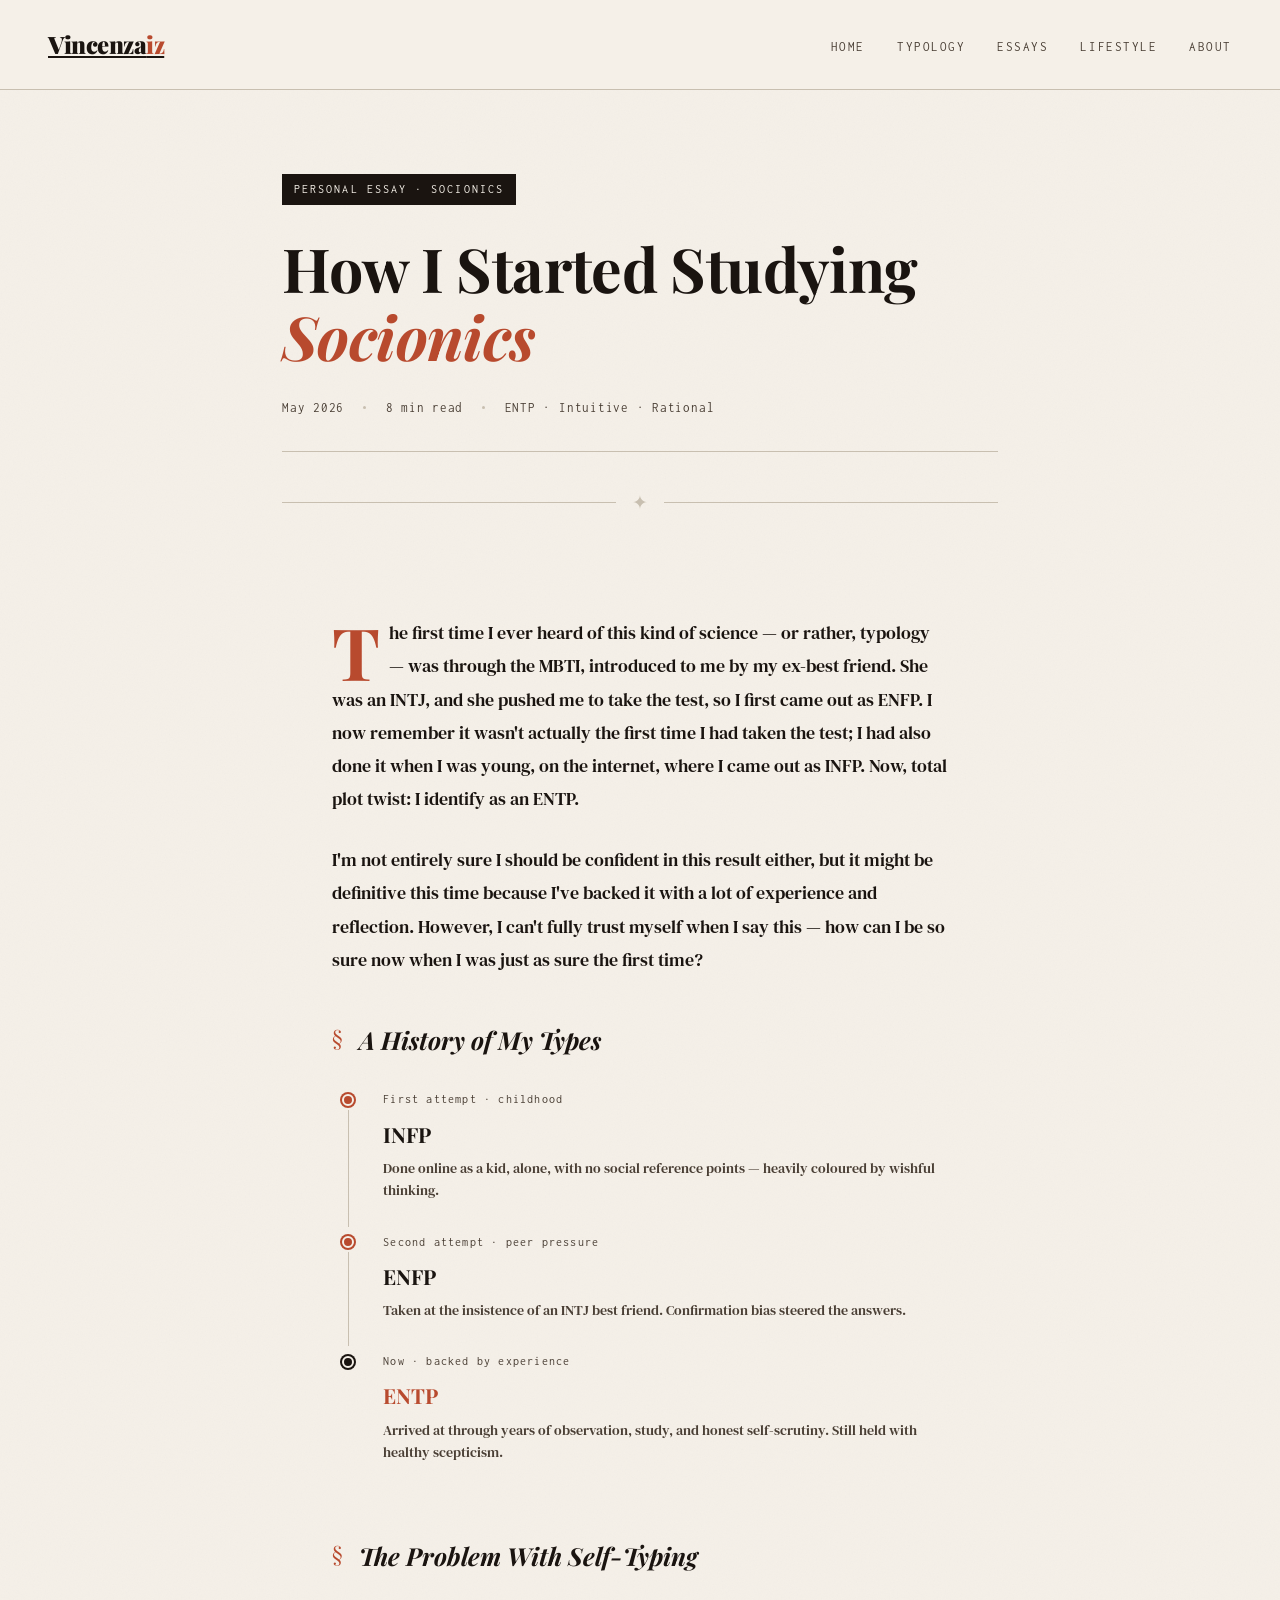
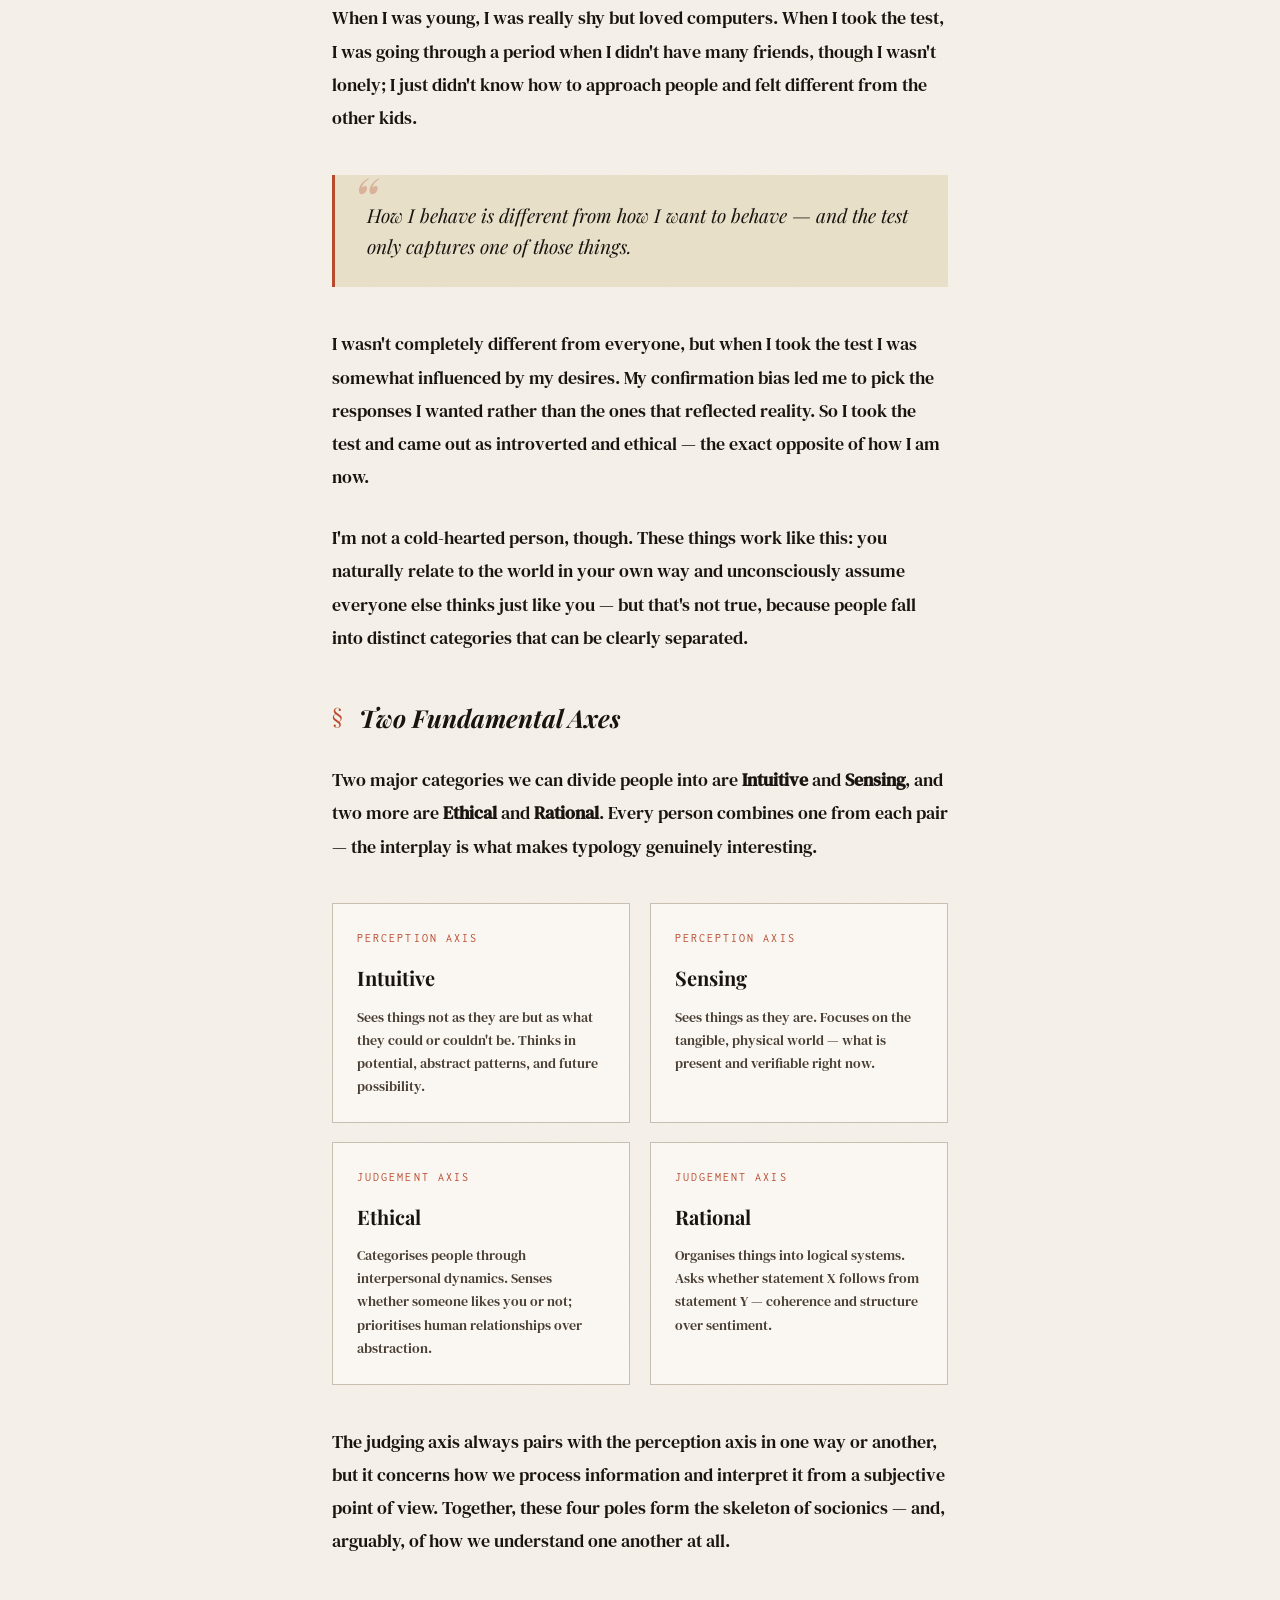
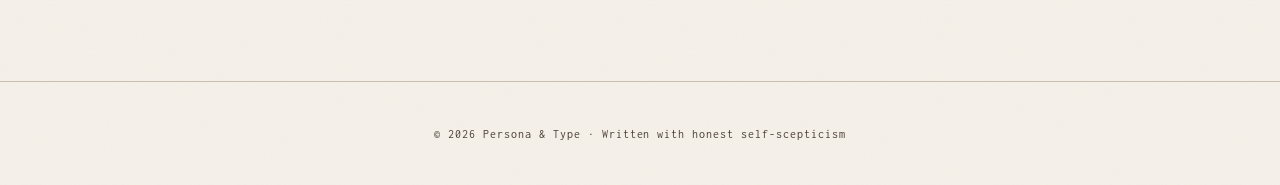
==== en.how-i-started-socionics.html @ e8d91bf7 "Add files via upload" ====
<!DOCTYPE html>
<html lang="en">
<head>
  <meta charset="UTF-8" />
  <meta name="viewport" content="width=device-width, initial-scale=1.0"/>
  <title>How I Started Studying Socionics</title>
  <link href="https://fonts.googleapis.com/css2?family=Playfair+Display:ital,wght@0,400;0,700;1,400;1,600&family=DM+Serif+Text:ital@0;1&family=Inconsolata:wght@400;500&display=swap" rel="stylesheet"/>
    <link rel="stylesheet" href="styles/article.css">
</head>
<body>

  <!-- NAV -->
  <nav>
    <a class="nav-logo" href="#">Vincenza<span>iz</span></a>
    <ul class="nav-links">
      <li><a href="#">Home</a></li>
      <li><a href="#">Typology</a></li>
      <li><a href="#">Essays</a></li>
      <li><a href="#">Lifestyle</a></li>
      <li><a href="#">About</a></li>
    </ul>
  </nav>

  <!-- HERO -->
  <header class="hero">
    <div class="category-tag">Personal Essay · Socionics</div>
    <h1>How I Started Studying <em>Socionics</em></h1>
    <div class="byline">
      <span>May 2026</span>
      <span class="byline-dot"></span>
      <span>8 min read</span>
      <span class="byline-dot"></span>
      <span>ENTP · Intuitive · Rational</span>
    </div>
  </header>

  <div class="rule-divider"><span class="rule-divider-symbol">✦</span></div>

  <!-- ARTICLE -->
  <article>

    <p>The first time I ever heard of this kind of science — or rather, typology — was through the MBTI, introduced to me by my ex-best friend. She was an INTJ, and she pushed me to take the test, so I first came out as ENFP. I now remember it wasn't actually the first time I had taken the test; I had also done it when I was young, on the internet, where I came out as INFP. Now, total plot twist: I identify as an ENTP.</p>

    <p>I'm not entirely sure I should be confident in this result either, but it might be definitive this time because I've backed it with a lot of experience and reflection. However, I can't fully trust myself when I say this — how can I be so sure now when I was just as sure the first time?</p>

    <!-- Timeline -->
    <div class="section-break"><h2>A History of My Types</h2></div>

    <div class="timeline">
      <div class="timeline-item">
        <div class="timeline-line-col">
          <div class="timeline-dot"></div>
          <div class="timeline-connector"></div>
        </div>
        <div class="timeline-body">
          <div class="timeline-meta">First attempt · childhood</div>
          <div class="timeline-type">INFP</div>
          <p>Done online as a kid, alone, with no social reference points — heavily coloured by wishful thinking.</p>
        </div>
      </div>
      <div class="timeline-item">
        <div class="timeline-line-col">
          <div class="timeline-dot"></div>
          <div class="timeline-connector"></div>
        </div>
        <div class="timeline-body">
          <div class="timeline-meta">Second attempt · peer pressure</div>
          <div class="timeline-type">ENFP</div>
          <p>Taken at the insistence of an INTJ best friend. Confirmation bias steered the answers.</p>
        </div>
      </div>
      <div class="timeline-item">
        <div class="timeline-line-col">
          <div class="timeline-dot"></div>
          <div class="timeline-connector"></div>
        </div>
        <div class="timeline-body">
          <div class="timeline-meta">Now · backed by experience</div>
          <div class="timeline-type">ENTP</div>
          <p>Arrived at through years of observation, study, and honest self-scrutiny. Still held with healthy scepticism.</p>
        </div>
      </div>
    </div>

    <div class="section-break"><h2>The Problem With Self-Typing</h2></div>

    <p>When I was young, I was really shy but loved computers. When I took the test, I was going through a period when I didn't have many friends, though I wasn't lonely; I just didn't know how to approach people and felt different from the other kids.</p>

    <blockquote>How I behave is different from how I want to behave — and the test only captures one of those things.</blockquote>

    <p>I wasn't completely different from everyone, but when I took the test I was somewhat influenced by my desires. My confirmation bias led me to pick the responses I wanted rather than the ones that reflected reality. So I took the test and came out as introverted and ethical — the exact opposite of how I am now.</p>

    <p>I'm not a cold-hearted person, though. These things work like this: you naturally relate to the world in your own way and unconsciously assume everyone else thinks just like you — but that's not true, because people fall into distinct categories that can be clearly separated.</p>

    <div class="section-break"><h2>Two Fundamental Axes</h2></div>

    <p>Two major categories we can divide people into are <strong>Intuitive</strong> and <strong>Sensing</strong>, and two more are <strong>Ethical</strong> and <strong>Rational</strong>. Every person combines one from each pair — the interplay is what makes typology genuinely interesting.</p>

    <div class="type-grid">
      <div class="type-card">
        <div class="type-label">Perception axis</div>
        <h3>Intuitive</h3>
        <p>Sees things not as they are but as what they could or couldn't be. Thinks in potential, abstract patterns, and future possibility.</p>
      </div>
      <div class="type-card">
        <div class="type-label">Perception axis</div>
        <h3>Sensing</h3>
        <p>Sees things as they are. Focuses on the tangible, physical world — what is present and verifiable right now.</p>
      </div>
      <div class="type-card">
        <div class="type-label">Judgement axis</div>
        <h3>Ethical</h3>
        <p>Categorises people through interpersonal dynamics. Senses whether someone likes you or not; prioritises human relationships over abstraction.</p>
      </div>
      <div class="type-card">
        <div class="type-label">Judgement axis</div>
        <h3>Rational</h3>
        <p>Organises things into logical systems. Asks whether statement X follows from statement Y — coherence and structure over sentiment.</p>
      </div>
    </div>

    <p>The judging axis always pairs with the perception axis in one way or another, but it concerns how we process information and interpret it from a subjective point of view. Together, these four poles form the skeleton of socionics — and, arguably, of how we understand one another at all.</p>

  </article>

  <footer>
    &copy; 2026 Persona &amp; Type · Written with honest self-scepticism
  </footer>

</body>
</html>
---- styles/article.css ----
:root {
      --bg: #f5f0e8;
      --paper: #faf7f2;
      --ink: #1a1410;
      --ink-light: #4a3f35;
      --accent: #b84a2e;
      --accent-muted: #d4724f;
      --rule: #c8bfb0;
      --highlight: #e8dfc8;
      --tag-bg: #1a1410;
      --tag-fg: #f5f0e8;
    }

    *, *::before, *::after { box-sizing: border-box; margin: 0; padding: 0; }

    html { scroll-behavior: smooth; }

    body {
      background-color: var(--bg);
      color: var(--ink);
      font-family: 'DM Serif Text', Georgia, serif;
      font-size: 18px;
      line-height: 1.85;
      min-height: 100vh;
      /* subtle paper grain */
      background-image: url("data:image/svg+xml,%3Csvg xmlns='http://www.w3.org/2000/svg' width='300' height='300'%3E%3Cfilter id='noise'%3E%3CfeTurbulence type='fractalNoise' baseFrequency='0.75' numOctaves='4' stitchTiles='stitch'/%3E%3CfeColorMatrix type='saturate' values='0'/%3E%3C/filter%3E%3Crect width='300' height='300' filter='url(%23noise)' opacity='0.04'/%3E%3C/svg%3E");
    }

    /* ── NAV ── */
    nav {
      display: flex;
      justify-content: space-between;
      align-items: center;
      padding: 1.4rem 3rem;
      border-bottom: 1px solid var(--rule);
      position: sticky;
      top: 0;
      background: var(--bg);
      z-index: 100;
      backdrop-filter: blur(4px);
    }

    .nav-logo {
      font-family: 'Playfair Display', serif;
      font-size: 1.5rem;
      font-weight: 900;
      letter-spacing: -0.02em;
      color: var(--ink);
    }

    .nav-logo span { color: var(--accent); }

    .nav-links {
      display: flex;
      gap: 2rem;
      list-style: none;
    }

    .nav-links a {
      font-family: 'Inconsolata', monospace;
      font-size: 0.8rem;
      letter-spacing: 0.12em;
      text-transform: uppercase;
      color: var(--ink-light);
      text-decoration: none;
      transition: color 0.2s;
    }

    .nav-links a:hover { color: var(--accent); }

    /* ── HERO ── */
    .hero {
      max-width: 780px;
      margin: 0 auto;
      padding: 5rem 2rem 2rem;
      opacity: 0;
      animation: fadeUp 0.9s 0.1s forwards;
    }

    .category-tag {
      display: inline-block;
      background: var(--tag-bg);
      color: var(--tag-fg);
      font-family: 'Inconsolata', monospace;
      font-size: 0.72rem;
      letter-spacing: 0.18em;
      text-transform: uppercase;
      padding: 0.3rem 0.75rem;
      margin-bottom: 1.8rem;
    }

    h1 {
      font-family: 'Playfair Display', serif;
      font-size: clamp(2.4rem, 5vw, 3.8rem);
      font-weight: 700;
      line-height: 1.12;
      letter-spacing: -0.01em;
      color: var(--ink);
      margin-bottom: 1.6rem;
    }

    h1 em {
      font-style: italic;
      color: var(--accent);
    }

    .byline {
      display: flex;
      align-items: center;
      gap: 1.2rem;
      font-family: 'Inconsolata', monospace;
      font-size: 0.8rem;
      letter-spacing: 0.06em;
      color: var(--ink-light);
      padding-bottom: 2rem;
      border-bottom: 1px solid var(--rule);
      margin-bottom: 0;
    }

    .byline-dot {
      width: 3px;
      height: 3px;
      border-radius: 50%;
      background: var(--rule);
    }

    /* ── RULE DIVIDER ── */
    .rule-divider {
      max-width: 780px;
      margin: 0 auto;
      padding: 0 2rem;
      display: flex;
      align-items: center;
      gap: 1rem;
      margin-bottom: 3rem;
      animation: fadeUp 0.9s 0.1s forwards;

    }
    .rule-divider::before,
    .rule-divider::after {
      content: '';
      flex: 1;
      height: 1px;
      background: var(--rule);
    }
    .rule-divider-symbol {
      font-family: 'Playfair Display', serif;
      font-size: 1.2rem;
      color: var(--rule);
    }

    /* ── ARTICLE ── */
    article {
      max-width: 680px;
      margin: 0 auto;
      padding: 3rem 2rem 6rem;
      opacity: 0;
      animation: fadeUp 0.9s 0.35s forwards;
    }

    article p {
      margin-bottom: 1.7rem;
      color: var(--ink);
    }

    article p:first-child::first-letter {
      font-family: 'Playfair Display', serif;
      font-size: 4.5rem;
      font-weight: 700;
      float: left;
      line-height: 0.78;
      margin-right: 0.12em;
      margin-top: 0.1em;
      color: var(--accent);
    }

    /* ── SECTION HEADERS ── */
    .section-break {
      margin: 3rem 0 1.8rem;
      display: flex;
      align-items: flex-start;
      gap: 1rem;
    }

    .section-break::before {
      content: '§';
      font-family: 'Playfair Display', serif;
      font-size: 1.3rem;
      color: var(--accent);
      flex-shrink: 0;
      line-height: 1.3;
    }

    h2 {
      font-family: 'Playfair Display', serif;
      font-size: 1.55rem;
      font-weight: 700;
      font-style: italic;
      color: var(--ink);
      line-height: 1.3;
    }

    /* ── PULL QUOTE ── */
    blockquote {
      margin: 2.5rem 0;
      padding: 1.6rem 2rem;
      border-left: 3px solid var(--accent);
      background: var(--highlight);
      font-family: 'Playfair Display', serif;
      font-size: 1.2rem;
      font-style: italic;
      color: var(--ink);
      line-height: 1.6;
      position: relative;
    }

    blockquote::before {
      content: '\201C';
      font-size: 4rem;
      color: var(--accent);
      opacity: 0.3;
      position: absolute;
      top: -0.5rem;
      left: 1rem;
      line-height: 1;
      font-family: 'Playfair Display', serif;
    }

    /* ── TYPE CARDS ── */
    .type-grid {
      display: grid;
      grid-template-columns: 1fr 1fr;
      gap: 1.2rem;
      margin: 2.5rem 0;
    }

    .type-card {
      border: 1px solid var(--rule);
      padding: 1.5rem;
      background: var(--paper);
      position: relative;
      overflow: hidden;
      transition: transform 0.25s, box-shadow 0.25s;
    }

    .type-card:hover {
      transform: translateY(-3px);
      box-shadow: 0 8px 24px rgba(26,20,16,0.1);
    }

    .type-card::after {
      content: '';
      position: absolute;
      bottom: 0; left: 0;
      width: 100%; height: 3px;
      background: var(--accent);
      transform: scaleX(0);
      transform-origin: left;
      transition: transform 0.3s;
    }

    .type-card:hover::after { transform: scaleX(1); }

    .type-label {
      font-family: 'Inconsolata', monospace;
      font-size: 0.72rem;
      letter-spacing: 0.18em;
      text-transform: uppercase;
      color: var(--accent);
      margin-bottom: 0.6rem;
    }

    .type-card h3 {
      font-family: 'Playfair Display', serif;
      font-size: 1.25rem;
      font-weight: 700;
      margin-bottom: 0.6rem;
    }

    .type-card p {
      font-size: 0.9rem;
      line-height: 1.6;
      color: var(--ink-light);
      margin-bottom: 0 !important;
    }

    /* ── TYPE HISTORY TIMELINE ── */
    .timeline {
      margin: 2rem 0 2.5rem;
      display: flex;
      flex-direction: column;
      gap: 0;
    }

    .timeline-item {
      display: flex;
      align-items: stretch;
      gap: 1.2rem;
    }

    .timeline-line-col {
      display: flex;
      flex-direction: column;
      align-items: center;
      width: 2rem;
      flex-shrink: 0;
    }

    .timeline-dot {
      width: 12px;
      height: 12px;
      border-radius: 50%;
      background: var(--accent);
      border: 2px solid var(--bg);
      box-shadow: 0 0 0 2px var(--accent);
      flex-shrink: 0;
      margin-top: 0.35rem;
    }

    .timeline-item:last-child .timeline-dot {
      background: var(--ink);
      box-shadow: 0 0 0 2px var(--ink);
    }

    .timeline-connector {
      flex: 1;
      width: 1px;
      background: var(--rule);
      margin: 4px 0;
    }

    .timeline-item:last-child .timeline-connector {
      display: none;
    }

    .timeline-body {
      padding-bottom: 1.8rem;
      flex: 1;
    }

    .timeline-meta {
      font-family: 'Inconsolata', monospace;
      font-size: 0.75rem;
      letter-spacing: 0.1em;
      color: var(--ink-light);
      margin-bottom: 0.25rem;
    }

    .timeline-type {
      font-family: 'Playfair Display', serif;
      font-size: 1.3rem;
      font-weight: 700;
      color: var(--ink);
      margin-bottom: 0.25rem;
    }

    .timeline-item:last-child .timeline-type {
      color: var(--accent);
    }

    .timeline-body p {
      font-size: 0.9rem;
      color: var(--ink-light);
      margin-bottom: 0 !important;
      line-height: 1.55;
    }

    /* ── FOOTER ── */
    footer {
      border-top: 1px solid var(--rule);
      text-align: center;
      padding: 2.5rem;
      font-family: 'Inconsolata', monospace;
      font-size: 0.78rem;
      letter-spacing: 0.08em;
      color: var(--ink-light);
    }

    /* ── ANIMATIONS ── */
    @keyframes fadeUp {
      from { opacity: 0; transform: translateY(22px); }
      to   { opacity: 1; transform: translateY(0); }
    }

    /* ── RESPONSIVE ── */
    @media (max-width: 600px) {
      nav { padding: 1rem 1.4rem; }
      .nav-links { display: none; }
      h1 { font-size: 2.2rem; }
      .type-grid { grid-template-columns: 1fr; }
    }
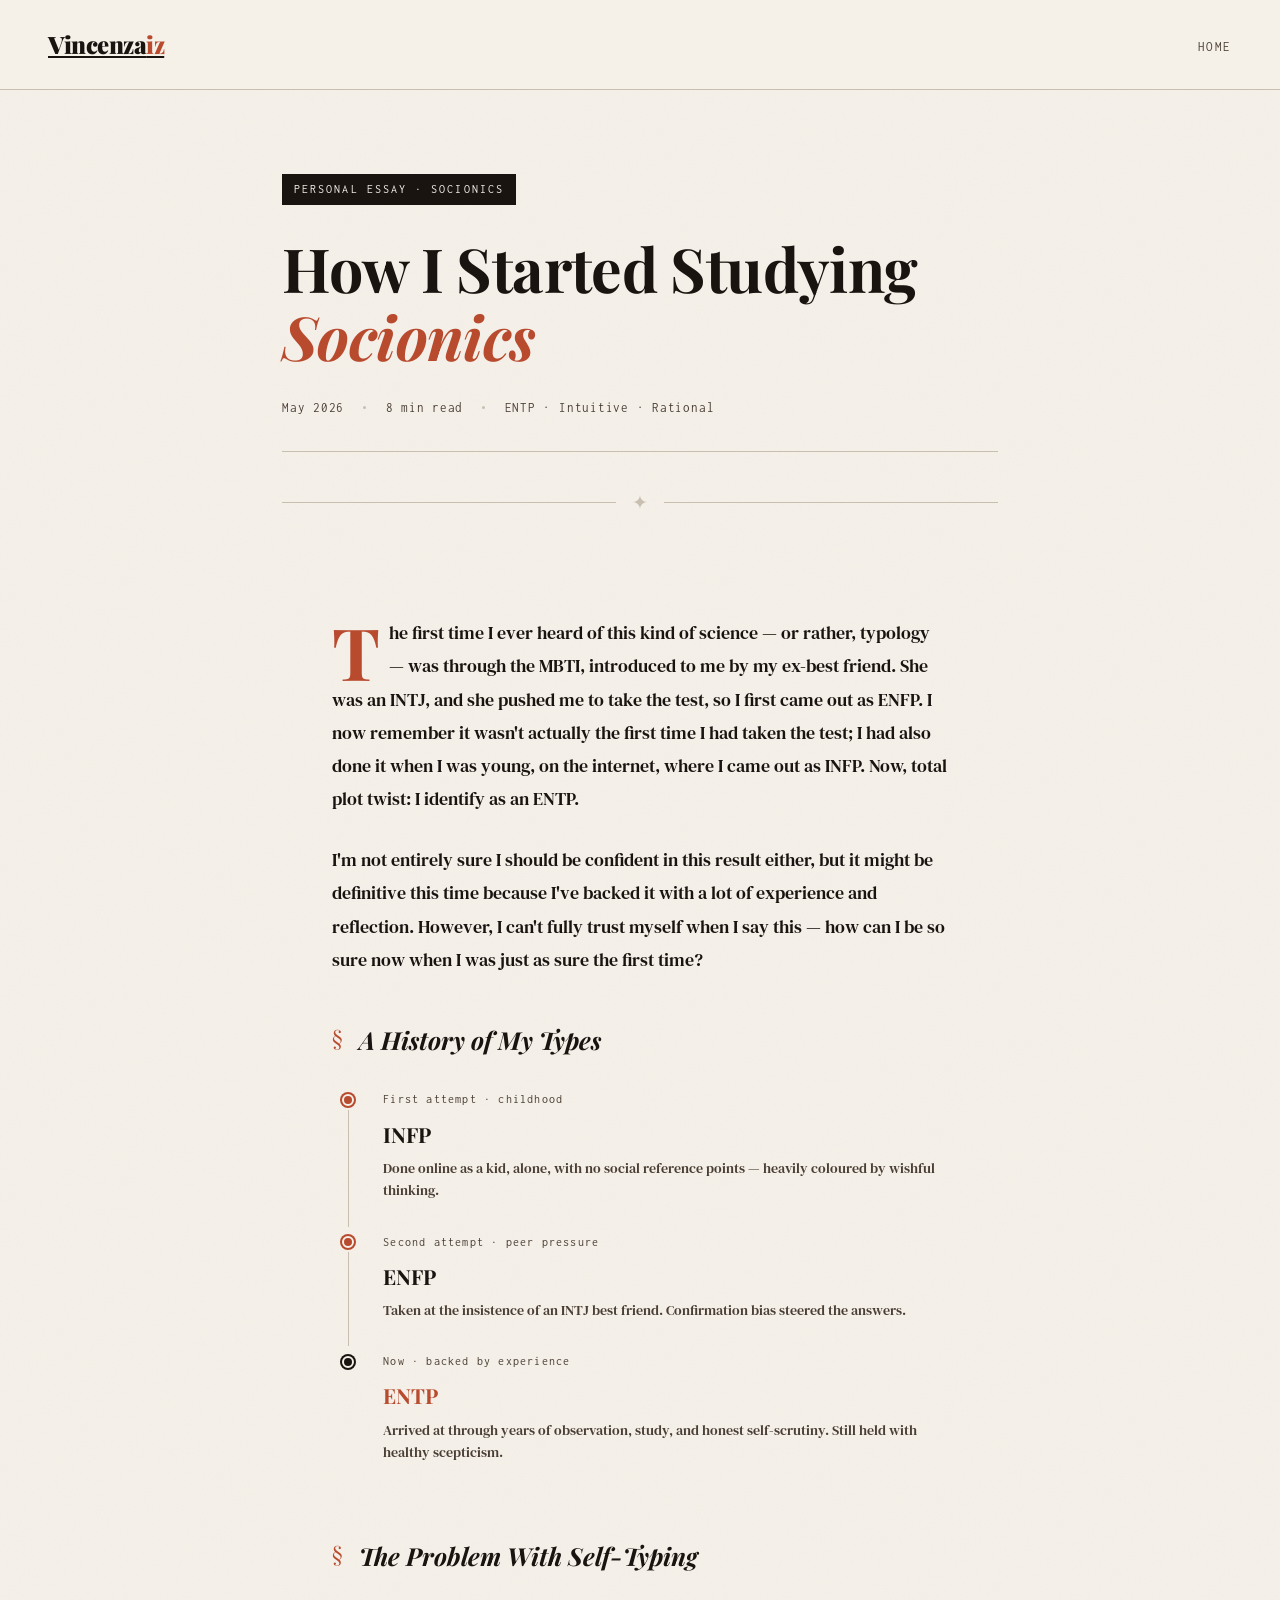
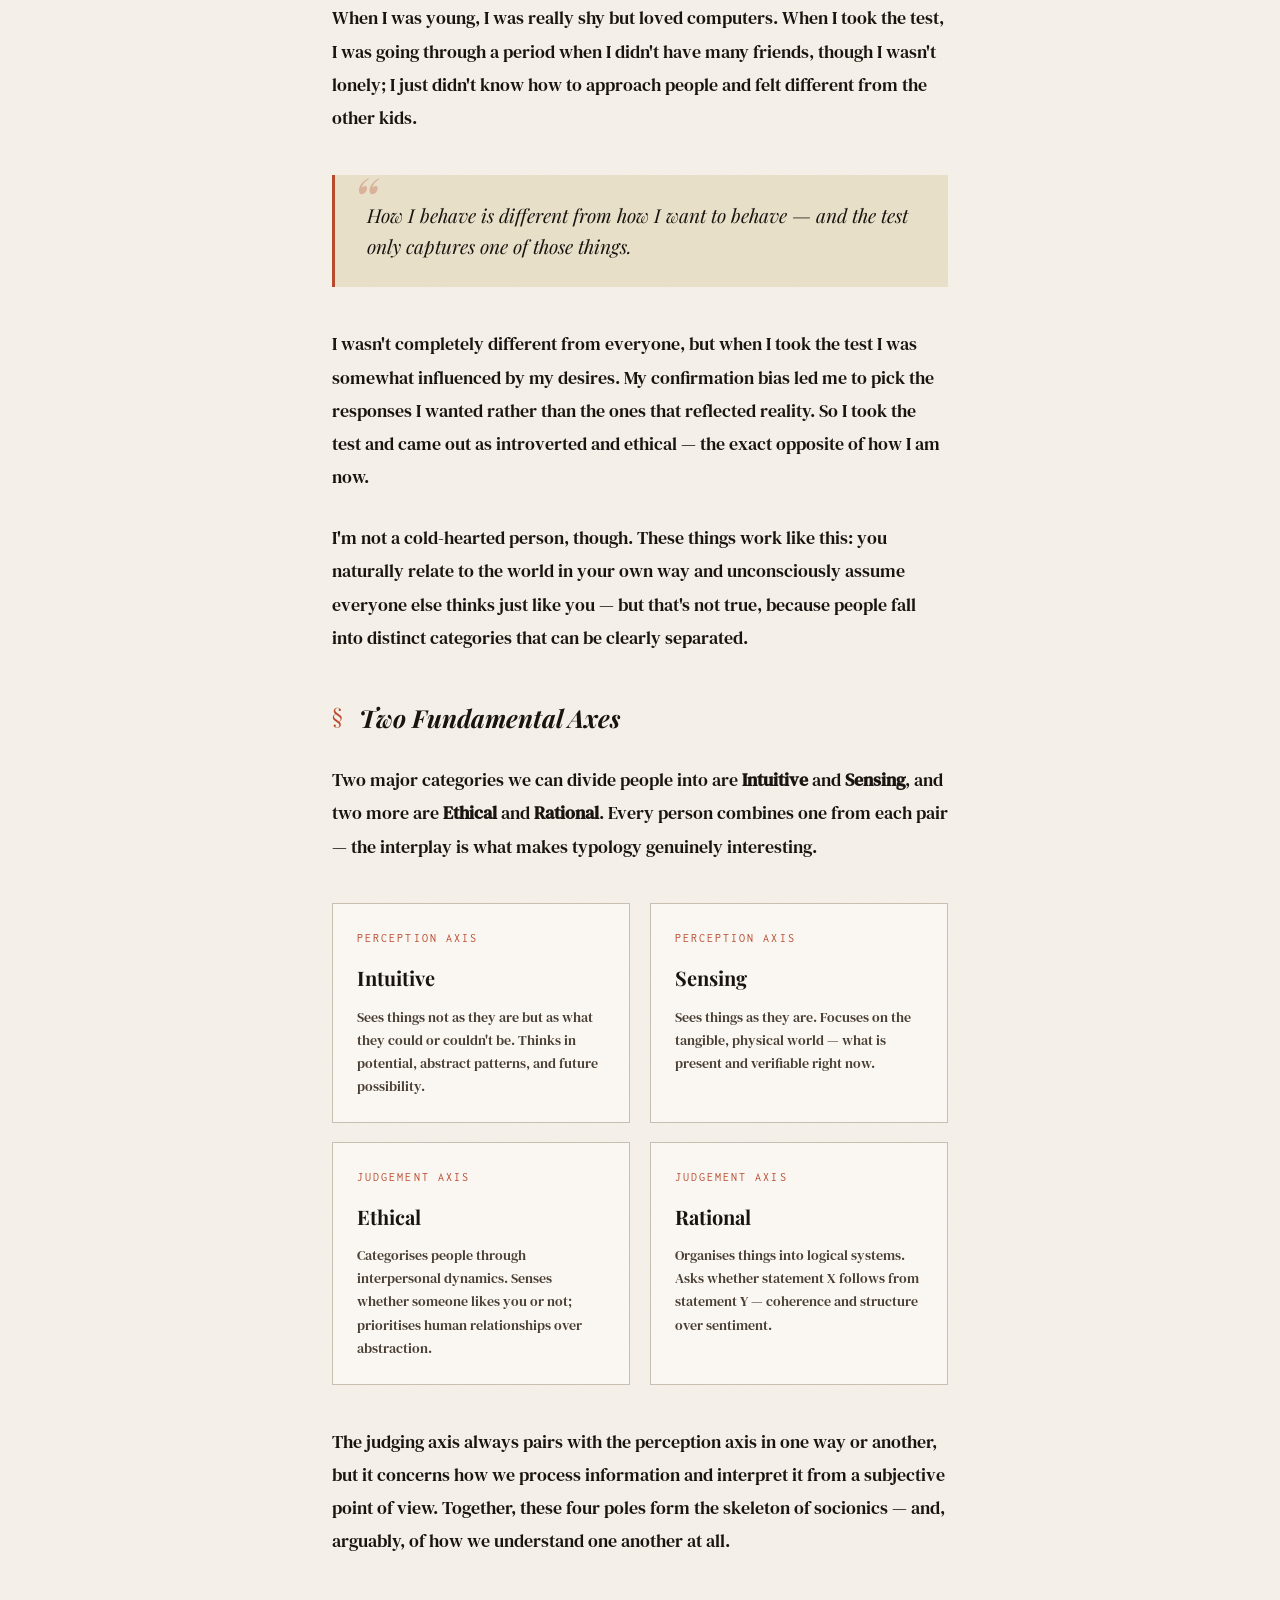
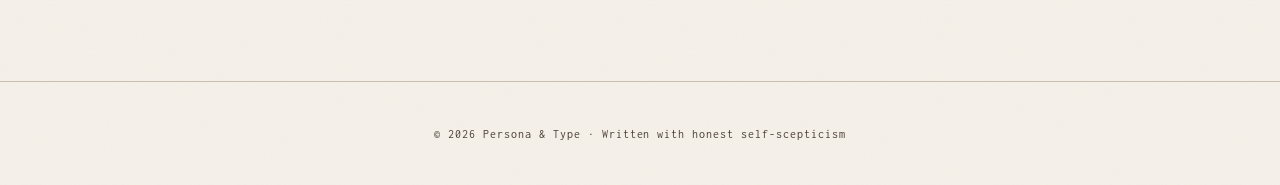
==== commit 0776e5b1: "Comment out unused navigation links Comment out navigation links for Typology, Essays, Lifestyle, an" ====
--- a/en.how-i-started-socionics.html
+++ b/en.how-i-started-socionics.html
@@ -11,13 +11,15 @@
 
   <!-- NAV -->
   <nav>
-    <a class="nav-logo" href="#">Vincenza<span>iz</span></a>
+    <a class="nav-logo" href="index.html">Vincenza<span>iz</span></a>
     <ul class="nav-links">
-      <li><a href="#">Home</a></li>
+      <li><a href="index.html">Home</a></li>
+      <!--
       <li><a href="#">Typology</a></li>
       <li><a href="#">Essays</a></li>
       <li><a href="#">Lifestyle</a></li>
       <li><a href="#">About</a></li>
+      -->
     </ul>
   </nav>
 
